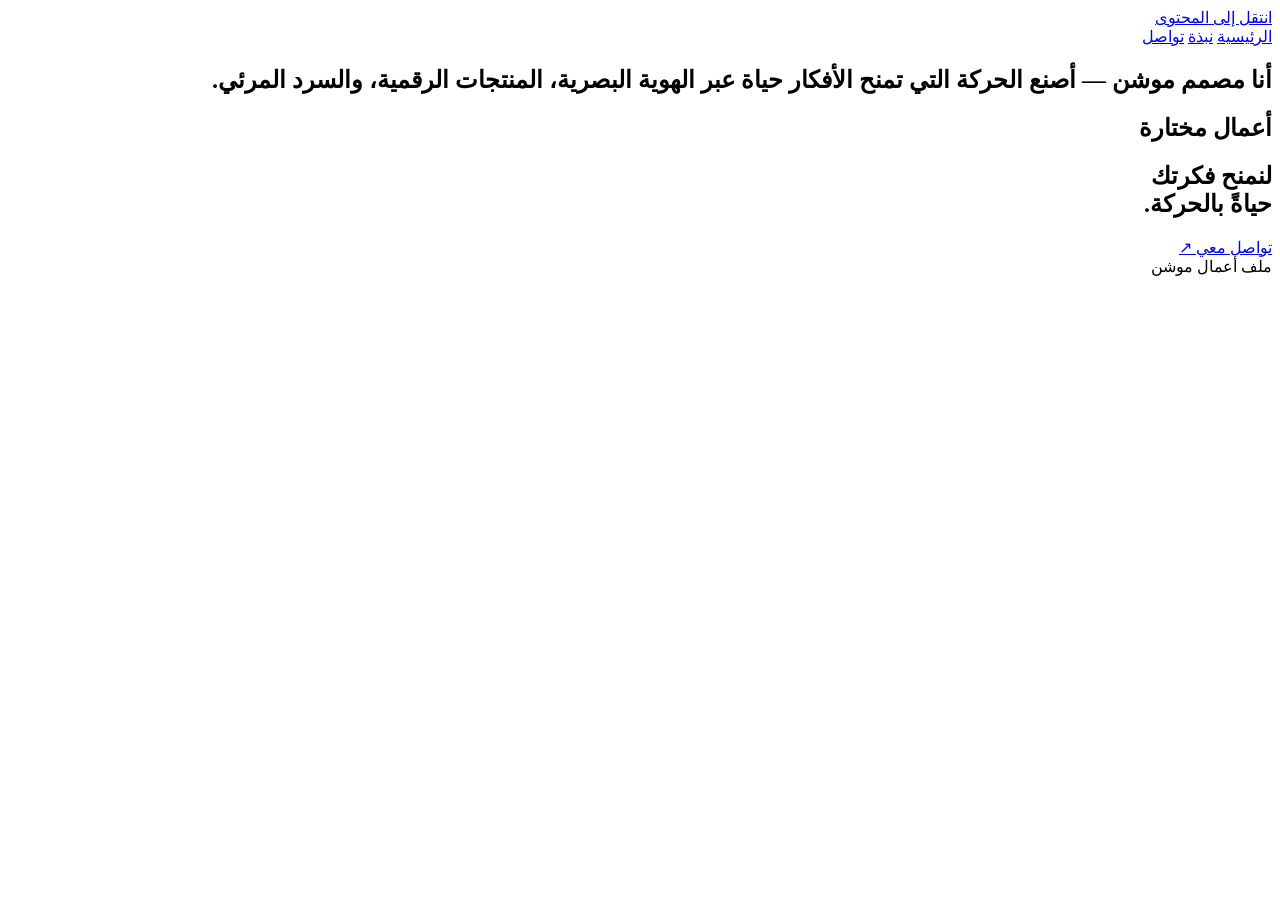
==== index.html @ 3a67181a "Create index.html" ====
<!doctype html>
<html lang="ar" dir="rtl">
<head>
  <meta charset="utf-8">
  <meta name="viewport" content="width=device-width, initial-scale=1">
  <meta name="theme-color" content="#ffffff">
  <meta name="description" content="ملف أعمال عربي لمصمم موشن: هويات متحركة، رسوم بصرية، وتجارب رقمية.">
  <title>أعمال الموشن — الصفحة الرئيسية</title>
  <link rel="preconnect" href="https://fonts.googleapis.com">
  <link rel="preconnect" href="https://fonts.gstatic.com" crossorigin>
  <link href="https://fonts.googleapis.com/css2?family=IBM+Plex+Sans+Arabic:wght@400;500;600;700&display=swap" rel="stylesheet">
  <link rel="stylesheet" href="assets/styles.css">
  <script src="assets/site-config.js" defer></script>
  <script src="assets/projects.js" defer></script>
  <script src="assets/app.js" defer></script>
</head>
<body data-page="home">
  <a class="skip-link" href="#main">انتقل إلى المحتوى</a>
  <header class="site-header page-width">
    <nav class="nav" aria-label="التنقل الرئيسي">
      <a class="nav-link is-active" href="index.html" aria-current="page">الرئيسية</a>
      <a class="nav-link" href="about.html">نبذة</a>
      <a class="nav-link" href="contact.html">تواصل</a>
    </nav>
  </header>

  <main id="main" class="page-width">
    <section class="hero" aria-labelledby="hero-title">
      <h1 id="hero-title"><span id="designer-intro" class="hero-dark">أنا مصمم موشن —</span> أصنع الحركة التي تمنح الأفكار حياة عبر <span>الهوية البصرية، المنتجات الرقمية، والسرد المرئي.</span></h1>
    </section>

    <section class="portfolio" id="portfolio" aria-labelledby="portfolio-title">
      <div class="section-heading"><h2 id="portfolio-title" class="outline-pill">أعمال مختارة</h2></div>
      <div class="gallery" id="gallery" aria-live="polite"></div>
    </section>

    <section class="closing" aria-labelledby="closing-title">
      <h2 id="closing-title">لنمنح فكرتك<br>حياةً بالحركة.</h2>
      <a class="outline-pill action-pill" href="contact.html">تواصل معي <span aria-hidden="true">↗</span></a>
    </section>
  </main>

  <footer class="site-footer page-width">
    <time id="local-clock" aria-label="الوقت المحلي"></time>
    <span class="footer-note">ملف أعمال موشن</span>
  </footer>
</body>
</html>
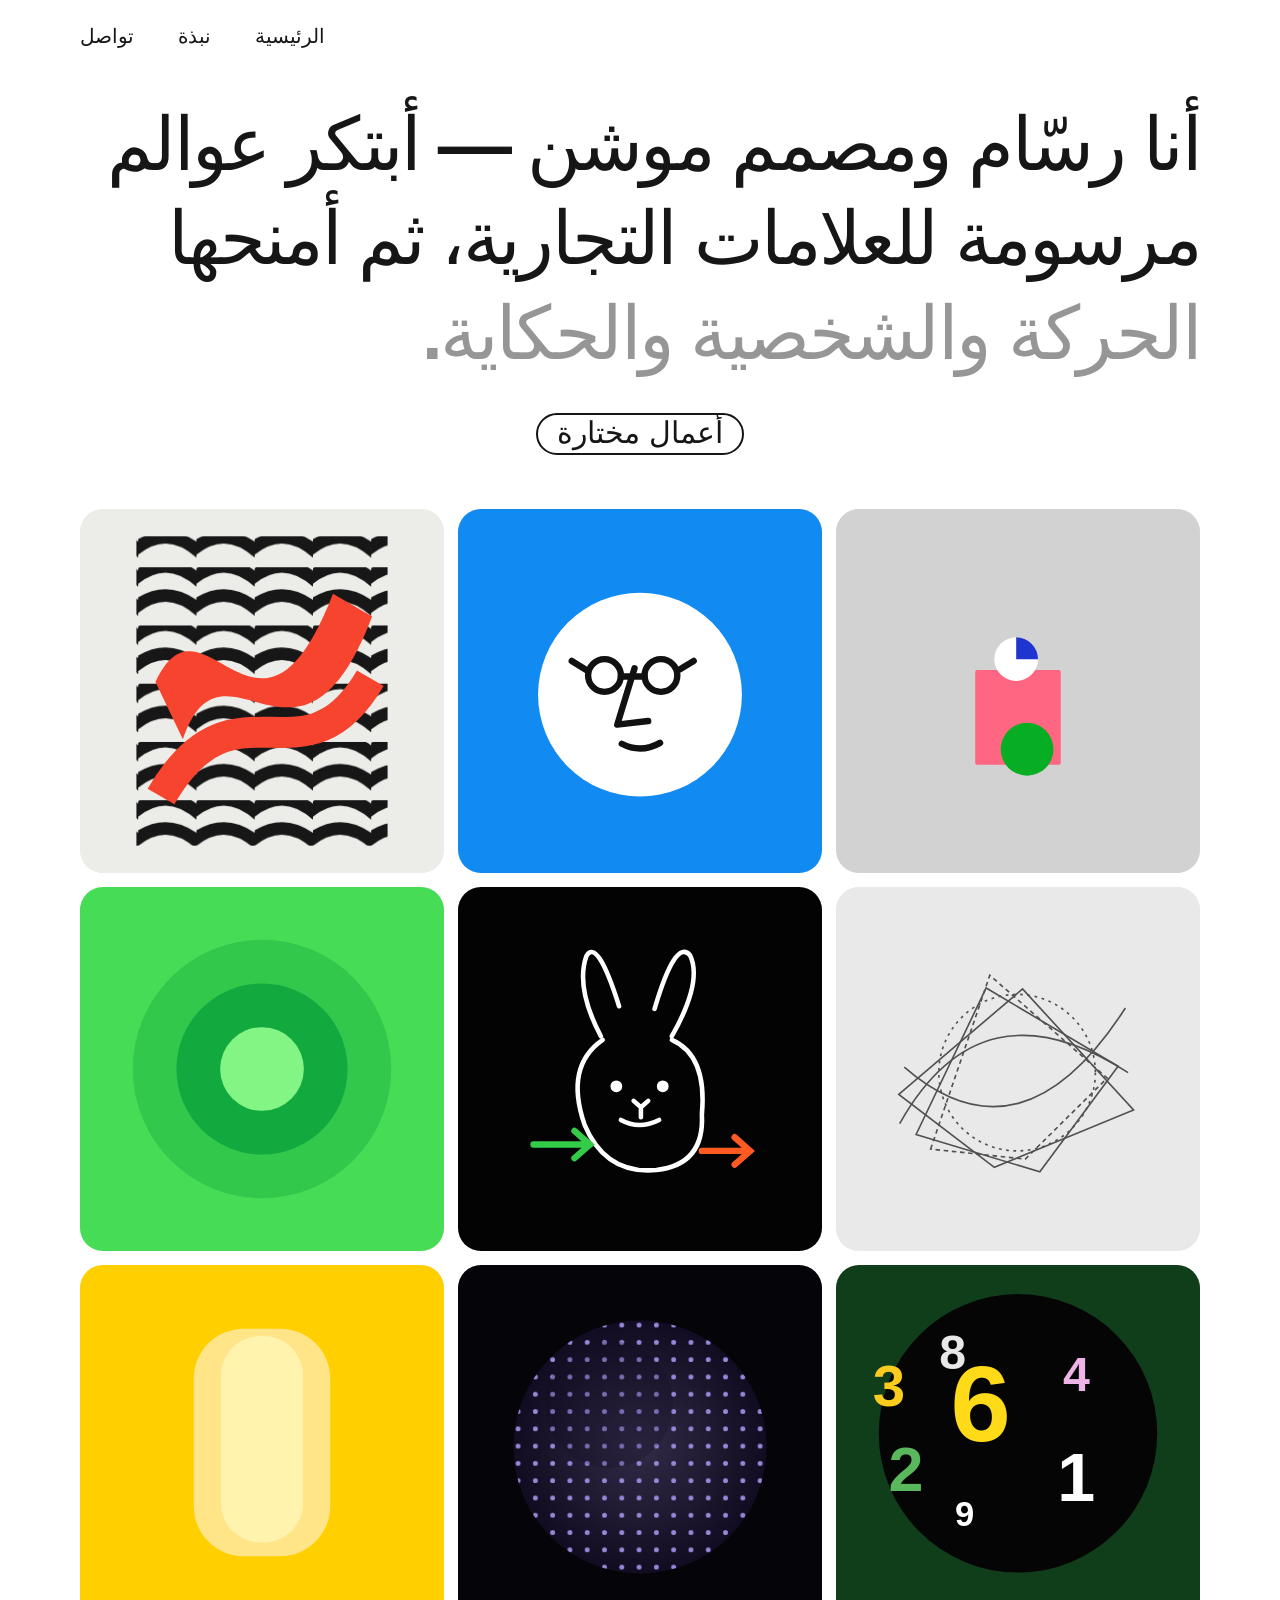
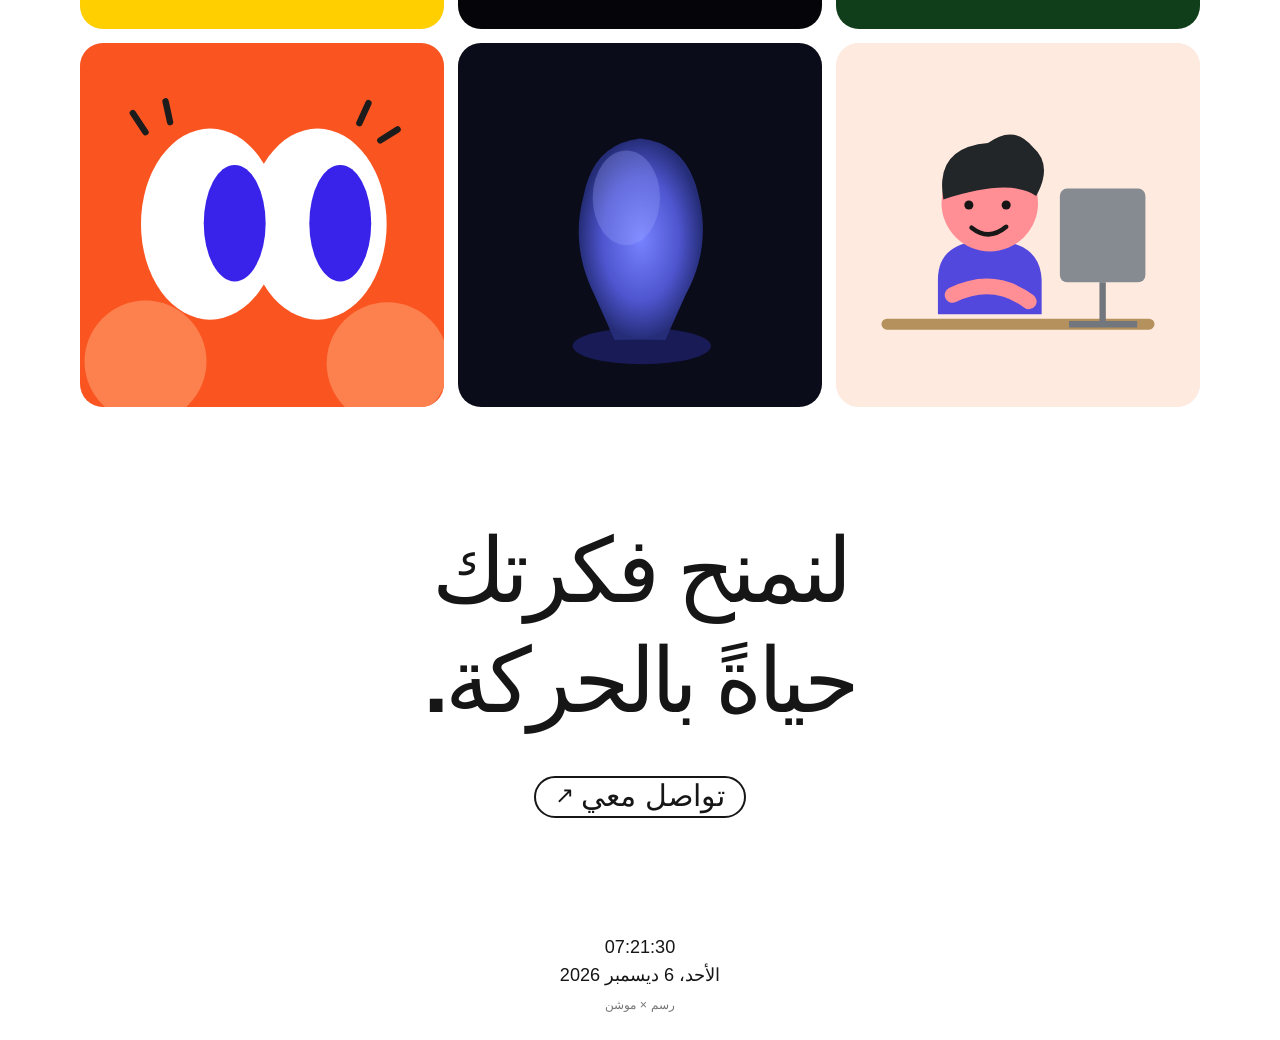
==== commit 34e253b5: "Present illustration and motion on homepage" ====
--- a/index.html
+++ b/index.html
@@ -4,8 +4,8 @@
   <meta charset="utf-8">
   <meta name="viewport" content="width=device-width, initial-scale=1">
   <meta name="theme-color" content="#ffffff">
-  <meta name="description" content="ملف أعمال عربي لمصمم موشن: هويات متحركة، رسوم بصرية، وتجارب رقمية.">
-  <title>أعمال الموشن — الصفحة الرئيسية</title>
+  <meta name="description" content="ملف أعمال عربي يجمع الرسم الرقمي وتصميم الموشن لصناعة مشاهد وشخصيات للعلامات التجارية.">
+  <title>الرسم والموشن — الصفحة الرئيسية</title>
   <link rel="preconnect" href="https://fonts.googleapis.com">
   <link rel="preconnect" href="https://fonts.gstatic.com" crossorigin>
   <link href="https://fonts.googleapis.com/css2?family=IBM+Plex+Sans+Arabic:wght@400;500;600;700&display=swap" rel="stylesheet">
@@ -26,7 +26,7 @@
 
   <main id="main" class="page-width">
     <section class="hero" aria-labelledby="hero-title">
-      <h1 id="hero-title"><span id="designer-intro" class="hero-dark">أنا مصمم موشن —</span> أصنع الحركة التي تمنح الأفكار حياة عبر <span>الهوية البصرية، المنتجات الرقمية، والسرد المرئي.</span></h1>
+      <h1 id="hero-title"><span id="designer-intro" class="hero-dark">أنا رسّام ومصمم موشن —</span> أبتكر عوالم مرسومة للعلامات التجارية، ثم أمنحها <span>الحركة والشخصية والحكاية.</span></h1>
     </section>
 
     <section class="portfolio" id="portfolio" aria-labelledby="portfolio-title">
@@ -42,7 +42,7 @@
 
   <footer class="site-footer page-width">
     <time id="local-clock" aria-label="الوقت المحلي"></time>
-    <span class="footer-note">ملف أعمال موشن</span>
+    <span class="footer-note">رسم × موشن</span>
   </footer>
 </body>
 </html>
--- a/assets/styles.css
+++ b/assets/styles.css
@@ -0,0 +1,103 @@
+:root{--ink:#161616;--muted:#969696;--accent:#ef5b35;--line:#d9d9d9;--page:1120px}
+*{box-sizing:border-box}
+html{scroll-behavior:smooth}
+body{margin:0;min-height:100vh;display:flex;flex-direction:column;background:#fff;color:var(--ink);font-family:"IBM Plex Sans Arabic","Segoe UI",Tahoma,sans-serif;-webkit-font-smoothing:antialiased}
+body,button,a{font-synthesis:none}
+a{color:inherit;text-decoration:none}
+button{font:inherit}
+img,video,svg{display:block;max-width:100%}
+.page-width{width:min(calc(100% - 10rem),var(--page));margin-inline:auto}
+.skip-link{position:absolute;top:-100px;right:1rem;z-index:10;background:#fff;border:2px solid var(--ink);padding:.5rem 1rem}
+.skip-link:focus{top:1rem}
+:focus-visible{outline:3px solid var(--accent);outline-offset:4px}
+.site-header{min-height:80px;display:flex;align-items:flex-start;justify-content:flex-end;padding-block:23px 4px}
+.nav{display:flex;gap:2.75rem;align-items:center;font-size:1.25rem;line-height:1.3;white-space:nowrap}
+.nav-link{transition:color .18s ease}
+.nav-link:hover,.nav-link.is-active:hover{color:var(--accent)}
+.nav-link.is-active{color:var(--ink)}
+.hero{padding-top:18px}
+.hero h1{margin:0;max-width:1100px;font-size:clamp(2.6rem,5.8vw,5.5rem);font-weight:600;line-height:1.27;letter-spacing:-.035em}
+.hero h1 span{color:var(--muted)}
+.hero h1 .hero-dark{color:var(--ink)}
+.portfolio{padding-top:32px}
+.section-heading{display:flex;justify-content:center;margin-bottom:54px}
+.outline-pill{display:inline-flex;align-items:center;justify-content:center;margin:0;border:2px solid currentColor;border-radius:999px;padding:.05em .65em .13em;font-size:clamp(1.4rem,2.35vw,2rem);font-weight:500;line-height:1.1;white-space:nowrap}
+.gallery{display:grid;grid-template-columns:repeat(3,minmax(0,1fr));gap:14px}
+.work-card{display:block;position:relative;overflow:hidden;aspect-ratio:1;border-radius:23px;background:#eee;isolation:isolate}
+.work-media,.work-media svg,.work-media img,.work-media video{width:100%;height:100%}
+.work-media img,.work-media video{object-fit:cover}
+.work-media{transition:transform .48s cubic-bezier(.2,.8,.2,1)}
+.work-card:hover .work-media,.work-card:focus-visible .work-media{transform:scale(1.055)}
+.work-overlay{position:absolute;inset:auto 0 0;display:flex;align-items:end;justify-content:space-between;gap:1rem;padding:2.9rem 1.1rem 1.1rem;color:#fff;background:linear-gradient(transparent,rgba(0,0,0,.65));opacity:0;transform:translateY(7px);transition:opacity .25s,transform .25s}
+.work-card:hover .work-overlay,.work-card:focus-visible .work-overlay{opacity:1;transform:none}
+.work-overlay strong{display:block;font-size:1.08rem;font-weight:600}
+.work-overlay small{display:block;font-size:.78rem;opacity:.88}
+.work-overlay .arrow{font-family:Arial,sans-serif;font-size:1.5rem;line-height:1}
+.closing{padding:110px 0 100px;text-align:center}
+.closing h2{margin:0 0 40px;font-size:clamp(3.2rem,7vw,6.7rem);font-weight:600;line-height:1.22;letter-spacing:-.045em}
+.action-pill{transition:background .2s,color .2s,transform .2s}
+.action-pill:hover{background:var(--ink);color:#fff;transform:translateY(-3px)}
+.action-pill span{display:inline-block;margin-inline-start:.3em;font-family:Arial,sans-serif;font-size:.75em}
+.site-footer{display:flex;flex-direction:column;align-items:center;gap:.5rem;margin-top:auto;padding:15px 0 28px;text-align:center}
+.site-footer time{font-size:1.13rem;font-weight:500;line-height:1.55;white-space:pre-line;direction:ltr}
+.footer-note{font-size:.78rem;color:#777}
+a.footer-note:hover{color:var(--accent)}
+.interior-main{padding-top:21px}
+.about-intro h1{margin:0 0 6px;font-size:clamp(4rem,7.5vw,7.2rem);line-height:1.15;font-weight:500;letter-spacing:-.045em}
+.about-intro .lead{max-width:1050px;margin:0;font-size:clamp(1.3rem,2.2vw,2.05rem);line-height:1.65;font-weight:600}
+.about-columns{display:grid;grid-template-columns:repeat(2,minmax(0,1fr));gap:clamp(3rem,7vw,8rem);padding:75px 5% 25px}
+.about-columns p{margin:0 0 28px;font-size:clamp(1.2rem,1.95vw,1.75rem);line-height:1.65;font-weight:400}
+.about-services{padding:50px 5% 110px}
+.about-services h2{margin-bottom:38px}
+.about-services ul{list-style:none;padding:0;margin:0;max-width:760px}
+.about-services li{display:flex;gap:1.7rem;align-items:baseline;border-top:1px solid var(--line);padding:14px 0;font-size:clamp(1.4rem,2.5vw,2.3rem)}
+.about-services li:last-child{border-bottom:1px solid var(--line)}
+.about-services li span{font-size:.88rem;color:#888;direction:ltr}
+.contact-main{min-height:calc(100vh - 175px)}
+.contact-copy{max-width:910px;padding-top:22px;font-size:clamp(1.45rem,2.5vw,2.1rem);line-height:1.55}
+.contact-copy p{margin:0 0 42px}
+.contact-copy .contact-placeholder{color:#8c8c8c}
+.contact-methods a{display:block;width:max-content;max-width:100%;overflow-wrap:anywhere;color:#1335b8;text-decoration:underline;text-decoration-thickness:1px;text-underline-offset:5px}
+.contact-methods a:hover{color:var(--accent)}
+.contact-methods p{margin-bottom:25px}
+.contact-copy .contact-small{font-size:1.2rem}
+.project-main{padding-block:16px 85px}
+.back-link{display:inline-block;margin-bottom:32px;font-size:1.1rem}
+.back-link:hover{color:var(--accent)}
+.project-head{display:flex;align-items:end;justify-content:space-between;gap:30px;margin-bottom:33px}
+.project-head h1{margin:0;font-size:clamp(3rem,6vw,6rem);line-height:1.15;font-weight:600}
+.project-head p{margin:0 0 8px;font-size:1.1rem;color:#777}
+.project-media{width:min(100%,920px);margin-inline:auto;aspect-ratio:1;overflow:hidden;border-radius:28px}
+.project-media svg,.project-media img,.project-media video{width:100%;height:100%;object-fit:cover}
+.project-info{max-width:920px;margin:30px auto 0;display:flex;align-items:start;justify-content:space-between;gap:24px}
+.project-info p{margin:0;font-size:clamp(1.3rem,2vw,1.7rem);line-height:1.6}
+.demo-label{display:inline-block;border:1px solid currentColor;border-radius:100px;padding:3px 12px;font-size:.85rem;white-space:nowrap}
+.project-link{display:inline-block;margin-top:24px;color:#1335b8;text-decoration:underline;text-underline-offset:4px}
+.sr-only{position:absolute;width:1px;height:1px;padding:0;margin:-1px;overflow:hidden;clip:rect(0,0,0,0);white-space:nowrap;border:0}
+
+/* Light motion gives the stand-in artworks some of the reference gallery's energy. */
+.float-slow{transform-origin:center;animation:float 3.3s ease-in-out infinite}
+.face-wiggle{transform-origin:center;animation:tilt 4.5s ease-in-out infinite}
+.ribbon-shift{transform-origin:center;animation:tilt 5s ease-in-out infinite}
+.line-turn{transform-origin:center;animation:turn 15s linear infinite}
+.bunny-bob{animation:float 2.4s ease-in-out infinite}
+.arrow-slide{animation:slide 1.8s ease-in-out infinite}
+.pulse-ring{transform-origin:center;animation:pulse 2.8s ease-in-out infinite}
+.pulse-ring.delay{animation-delay:-1.2s}
+.number-drift{transform-origin:center;animation:tilt 6s ease-in-out infinite}
+.orbit-turn{transform-origin:center;animation:turn 24s linear infinite}
+.yellow-shine{animation:shine 3s ease-in-out infinite}
+.studio-bob{animation:float 2.5s ease-in-out infinite}
+.blue-hover{animation:float 3.7s ease-in-out infinite}
+.eyes-look{animation:look 3.5s ease-in-out infinite}
+@keyframes float{0%,100%{transform:translateY(0)}50%{transform:translateY(-9px)}}
+@keyframes tilt{0%,100%{transform:rotate(-3deg)}50%{transform:rotate(4deg)}}
+@keyframes turn{to{transform:rotate(360deg)}}
+@keyframes slide{0%,100%{transform:translateX(0)}50%{transform:translateX(-13px)}}
+@keyframes pulse{0%,100%{transform:scale(.94)}50%{transform:scale(1.05)}}
+@keyframes shine{0%,100%{opacity:1}50%{opacity:.5}}
+@keyframes look{0%,100%{transform:translateX(0)}50%{transform:translateX(-14px)}}
+@media(max-width:900px){.page-width{width:calc(100% - 5rem)}.gallery{gap:12px}.work-card{border-radius:20px}.about-columns{padding-inline:2%;gap:3rem}}
+@media(max-width:650px){.page-width{width:calc(100% - 2.5rem)}.site-header{min-height:68px;padding-top:20px}.nav{gap:1.5rem;font-size:1rem}.hero{padding-top:25px}.hero h1{font-size:clamp(2.15rem,8vw,3.7rem);line-height:1.35}.portfolio{padding-top:35px}.section-heading{margin-bottom:28px}.gallery{grid-template-columns:repeat(2,minmax(0,1fr));gap:10px}.work-card{border-radius:17px}.work-overlay{opacity:1;transform:none;padding:2.1rem .75rem .7rem}.work-overlay strong{font-size:.87rem}.work-overlay small{font-size:.67rem}.closing{padding:85px 0 75px}.closing h2{font-size:clamp(2.8rem,10vw,4.5rem)}.about-columns{grid-template-columns:1fr;padding:42px 0 10px;gap:0}.about-columns p{font-size:1.25rem}.about-services{padding:36px 0 85px}.contact-main{min-height:calc(100vh - 160px)}.contact-copy{padding-top:27px}.project-head,.project-info{display:block}.project-head p{margin-top:8px}.demo-label{margin-top:20px}.project-media{border-radius:20px}}
+@media(max-width:390px){.gallery{gap:8px}.nav{gap:1rem}.work-overlay small{display:none}.work-overlay strong{font-size:.78rem}}
+@media(prefers-reduced-motion:reduce){html{scroll-behavior:auto}*,*::before,*::after{animation-duration:.01ms!important;animation-iteration-count:1!important;transition-duration:.01ms!important}}
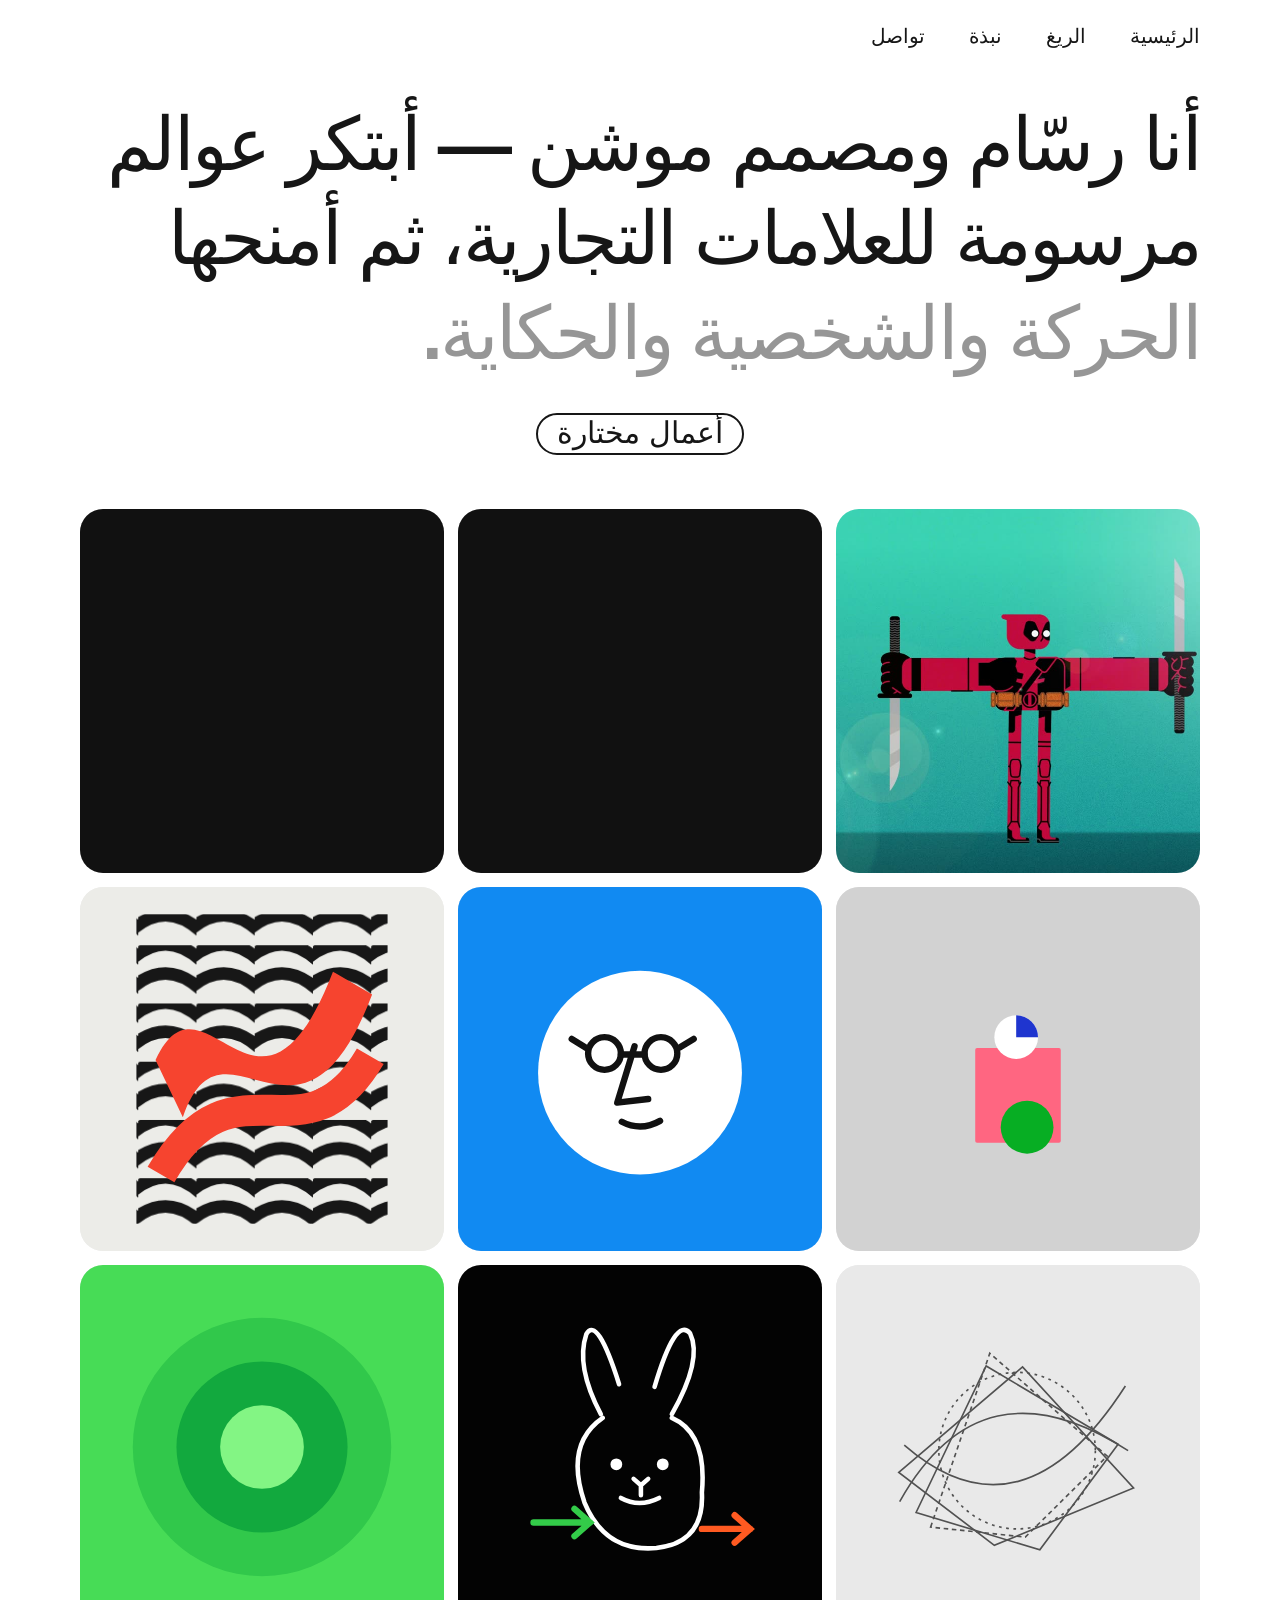
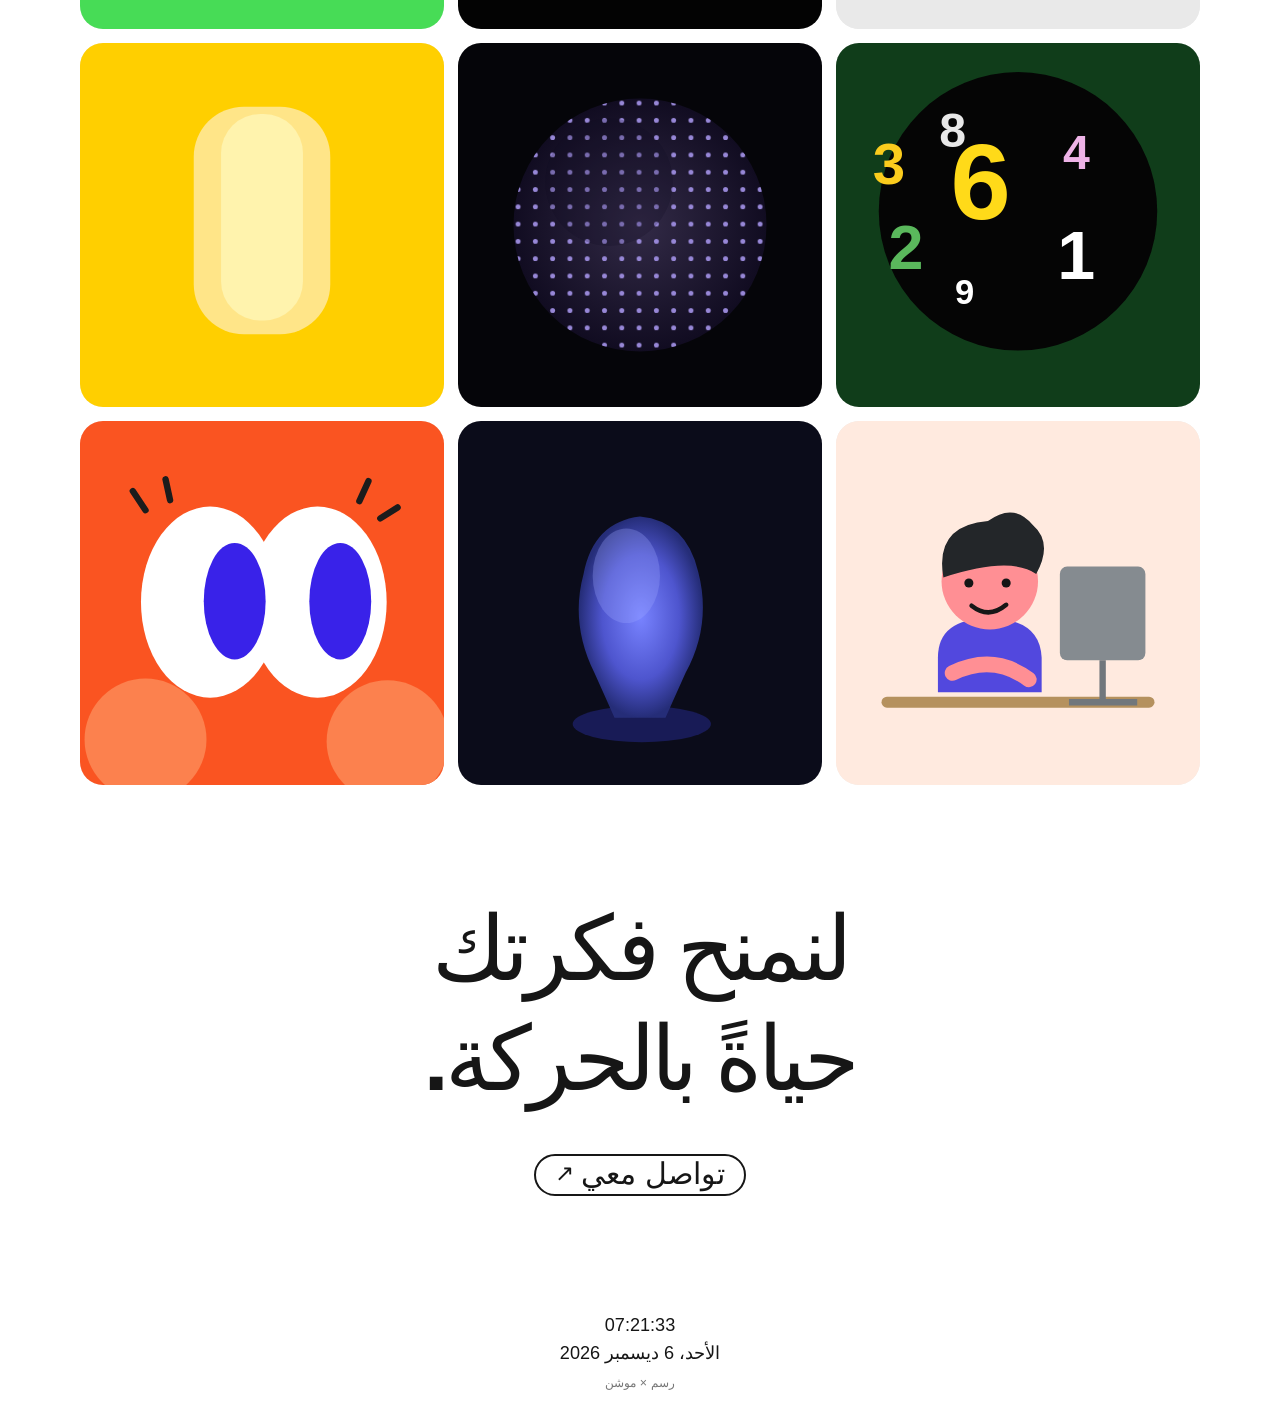
==== commit 76fbf0c7: "إضافة قسم الريغ وأول عمل ريغ Co-Authored-By: Claude Opus 5.5 <noreply@anthropic.com> Claude-Session:" ====
--- a/index.html
+++ b/index.html
@@ -19,6 +19,7 @@
   <header class="site-header page-width">
     <nav class="nav" aria-label="التنقل الرئيسي">
       <a class="nav-link is-active" href="index.html" aria-current="page">الرئيسية</a>
+      <a class="nav-link" href="rig.html">الريغ</a>
       <a class="nav-link" href="about.html">نبذة</a>
       <a class="nav-link" href="contact.html">تواصل</a>
     </nav>
--- a/assets/styles.css
+++ b/assets/styles.css
@@ -10,7 +10,7 @@
 .skip-link{position:absolute;top:-100px;right:1rem;z-index:10;background:#fff;border:2px solid var(--ink);padding:.5rem 1rem}
 .skip-link:focus{top:1rem}
 :focus-visible{outline:3px solid var(--accent);outline-offset:4px}
-.site-header{min-height:80px;display:flex;align-items:flex-start;justify-content:flex-end;padding-block:23px 4px}
+.site-header{min-height:80px;display:flex;align-items:flex-start;justify-content:flex-start;padding-block:23px 4px}
 .nav{display:flex;gap:2.75rem;align-items:center;font-size:1.25rem;line-height:1.3;white-space:nowrap}
 .nav-link{transition:color .18s ease}
 .nav-link:hover,.nav-link.is-active:hover{color:var(--accent)}
@@ -73,6 +73,30 @@
 .project-info p{margin:0;font-size:clamp(1.3rem,2vw,1.7rem);line-height:1.6}
 .demo-label{display:inline-block;border:1px solid currentColor;border-radius:100px;padding:3px 12px;font-size:.85rem;white-space:nowrap}
 .project-link{display:inline-block;margin-top:24px;color:#1335b8;text-decoration:underline;text-underline-offset:4px}
+.case-study{max-width:920px;margin:70px auto 0}
+.case-facts{display:grid;grid-template-columns:repeat(auto-fit,minmax(150px,1fr));gap:0;margin:0 0 60px;border-top:1px solid var(--line);border-bottom:1px solid var(--line)}
+.case-facts div{padding:16px 0}
+.case-facts dt{font-size:.85rem;color:var(--muted);margin-bottom:4px}
+.case-facts dd{margin:0;font-size:1.1rem;font-weight:500}
+.case-block{margin-bottom:70px}
+.case-block h2{display:flex;align-items:baseline;gap:1rem;margin:0 0 20px;font-size:clamp(1.8rem,3.2vw,2.8rem);font-weight:600;letter-spacing:-.02em}
+.case-block h2 span{font-size:.9rem;font-weight:500;color:var(--accent);direction:ltr}
+.case-block>p{margin:0;font-size:clamp(1.2rem,1.9vw,1.55rem);line-height:1.7}
+.case-steps{list-style:none;margin:0;padding:0;counter-reset:step}
+.case-steps li{border-top:1px solid var(--line);padding:24px 0 32px}
+.case-steps h3{margin:0 0 10px;font-size:1.35rem;font-weight:600}
+.case-steps h3::before{counter-increment:step;content:counter(step) ". ";color:var(--muted)}
+.case-steps p{margin:0 0 18px;font-size:1.15rem;line-height:1.7;color:#444}
+.case-figure{margin:0}
+.case-figure img,.case-figure video{width:100%;border-radius:20px;background:#eee}
+.case-figure figcaption{margin-top:10px;font-size:.9rem;color:var(--muted)}
+.case-results{list-style:none;margin:30px 0 0;padding:0;display:grid;grid-template-columns:repeat(auto-fit,minmax(180px,1fr));gap:14px}
+.case-results li{border:2px solid var(--ink);border-radius:23px;padding:22px}
+.case-results strong{display:block;font-size:2.4rem;font-weight:600;line-height:1.1;color:var(--accent)}
+.case-results span{font-size:1rem;color:#555}
+.case-gallery{display:grid;grid-template-columns:repeat(2,minmax(0,1fr));gap:14px}
+.case-gallery .case-figure:only-child,.case-gallery .case-figure:first-child:nth-last-child(odd){grid-column:1/-1}
+@media(max-width:650px){.case-study{margin-top:48px}.case-block{margin-bottom:50px}.case-gallery{grid-template-columns:1fr}.case-facts{grid-template-columns:repeat(2,minmax(0,1fr))}}
 .sr-only{position:absolute;width:1px;height:1px;padding:0;margin:-1px;overflow:hidden;clip:rect(0,0,0,0);white-space:nowrap;border:0}
 
 /* Light motion gives the stand-in artworks some of the reference gallery's energy. */
@@ -101,3 +125,12 @@
 @media(max-width:650px){.page-width{width:calc(100% - 2.5rem)}.site-header{min-height:68px;padding-top:20px}.nav{gap:1.5rem;font-size:1rem}.hero{padding-top:25px}.hero h1{font-size:clamp(2.15rem,8vw,3.7rem);line-height:1.35}.portfolio{padding-top:35px}.section-heading{margin-bottom:28px}.gallery{grid-template-columns:repeat(2,minmax(0,1fr));gap:10px}.work-card{border-radius:17px}.work-overlay{opacity:1;transform:none;padding:2.1rem .75rem .7rem}.work-overlay strong{font-size:.87rem}.work-overlay small{font-size:.67rem}.closing{padding:85px 0 75px}.closing h2{font-size:clamp(2.8rem,10vw,4.5rem)}.about-columns{grid-template-columns:1fr;padding:42px 0 10px;gap:0}.about-columns p{font-size:1.25rem}.about-services{padding:36px 0 85px}.contact-main{min-height:calc(100vh - 160px)}.contact-copy{padding-top:27px}.project-head,.project-info{display:block}.project-head p{margin-top:8px}.demo-label{margin-top:20px}.project-media{border-radius:20px}}
 @media(max-width:390px){.gallery{gap:8px}.nav{gap:1rem}.work-overlay small{display:none}.work-overlay strong{font-size:.78rem}}
 @media(prefers-reduced-motion:reduce){html{scroll-behavior:auto}*,*::before,*::after{animation-duration:.01ms!important;animation-iteration-count:1!important;transition-duration:.01ms!important}}
+.vimeo-frame{position:relative;width:100%;aspect-ratio:16/9;overflow:hidden;border-radius:20px;background:#111}
+.vimeo-frame iframe{position:absolute;inset:0;width:100%;height:100%;border:0}
+.vimeo-frame.is-background{aspect-ratio:auto;height:100%;border-radius:0;pointer-events:none}
+.vimeo-frame.is-background iframe{inset:auto;top:50%;left:50%;width:177.78%;height:100%;min-width:100%;min-height:56.25%;transform:translate(-50%,-50%)}
+.project-media.is-wide{aspect-ratio:16/9;background:#111}
+.project-media.is-wide .vimeo-frame{height:100%;border-radius:0}
+.project-media.is-wide video{object-fit:contain}
+.gallery-empty{grid-column:1/-1;text-align:center;color:var(--muted);font-size:1.2rem;padding:40px 0}
+@media(max-width:650px){.nav{gap:1.1rem}}
